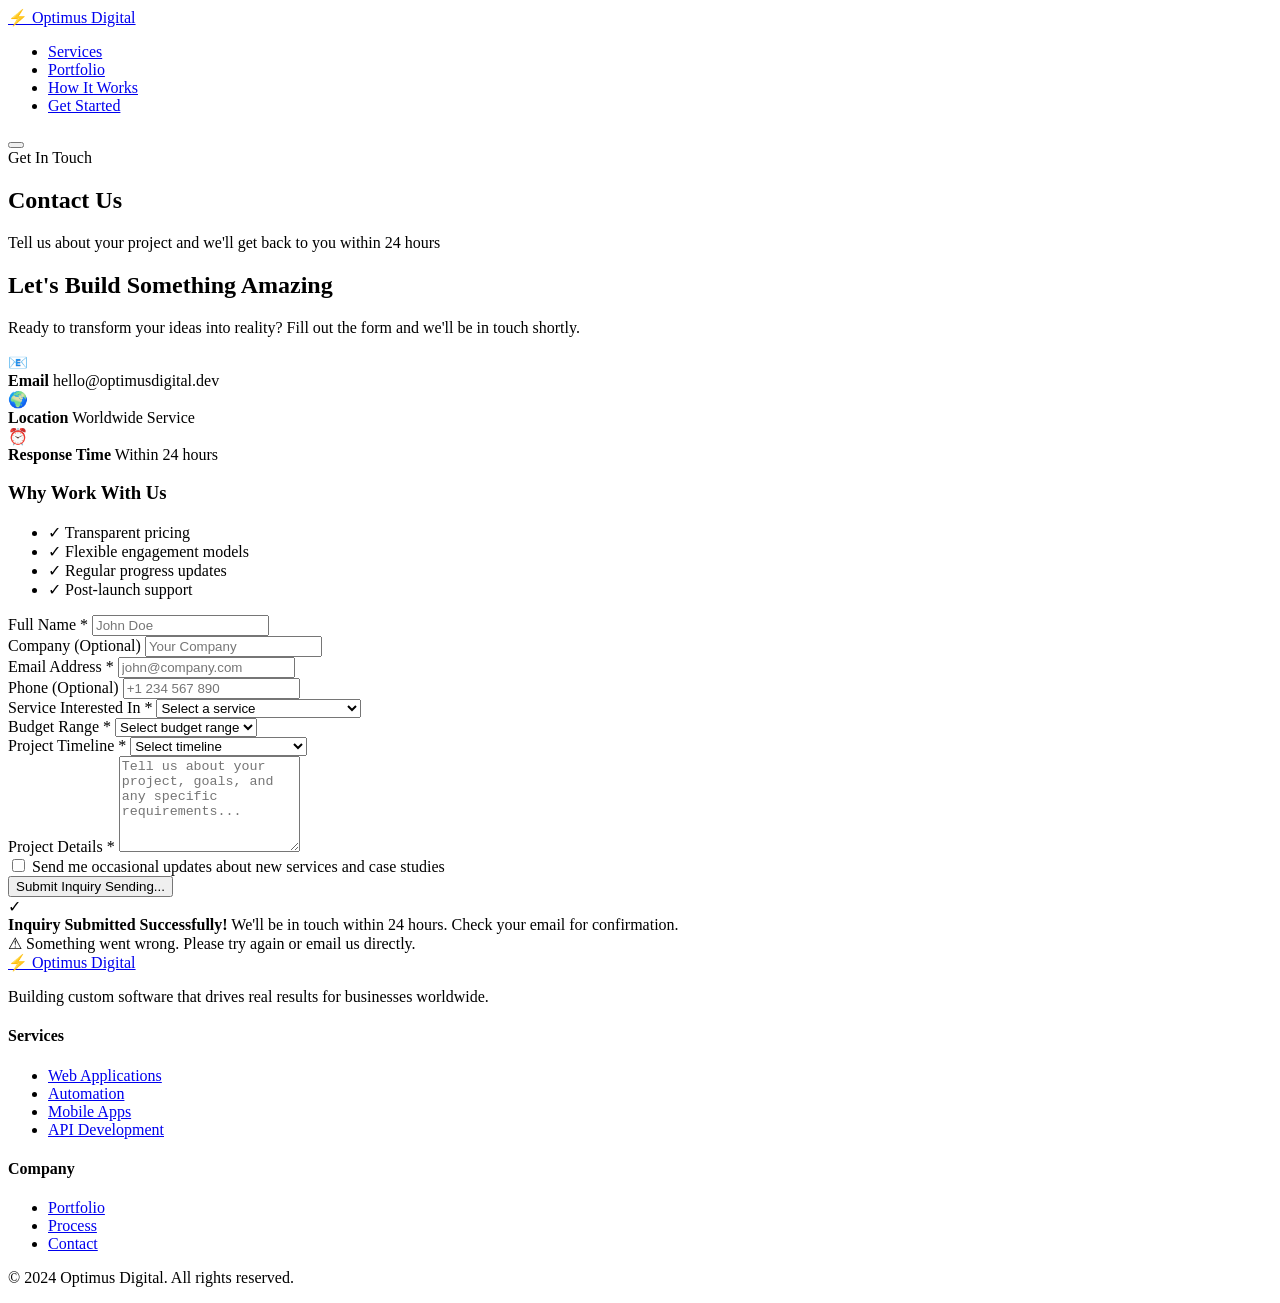
==== contact.html @ 1b61b58e "Add SEO optimization: meta tags, sitemap, robots.txt" ====
<!DOCTYPE html>
<html lang="en">
<head>
    <meta charset="UTF-8">
    <meta name="viewport" content="width=device-width, initial-scale=1.0">
    <title>Contact Optimus Digital - Get a Free Quote</title>
    <meta name="description" content="Contact Optimus Digital for custom software development. Get a free quote for web apps, mobile apps, automation, or dashboard projects. Reach out today!">
    <meta name="keywords" content="contact software developer, get quote web development, hire developer Nigeria, software development inquiry">
    <meta name="robots" content="index, follow">
    <link rel="canonical" href="https://engrdammie.github.io/agency/contact.html">
    <link rel="stylesheet" href="styles.css">
    <link rel="preconnect" href="https://fonts.googleapis.com">
    <link rel="preconnect" href="https://fonts.gstatic.com" crossorigin>
    <link href="https://fonts.googleapis.com/css2?family=Inter:wght@400;500;600;700;800&display=swap" rel="stylesheet">
</head>
<body>
    <!-- Navigation -->
    <nav class="navbar">
        <div class="container">
            <a href="index.html" class="logo">
                <span class="logo-icon">⚡</span>
                <span class="logo-text">Optimus Digital</span>
            </a>
            <ul class="nav-links">
                <li><a href="services.html">Services</a></li>
                <li><a href="portfolio.html">Portfolio</a></li>
                <li><a href="index.html#process">How It Works</a></li>
                <li><a href="contact.html" class="btn btn-primary">Get Started</a></li>
            </ul>
            <button class="mobile-menu-btn" aria-label="Toggle menu">
                <span></span>
                <span></span>
                <span></span>
            </button>
        </div>
    </nav>

    <!-- Page Header -->
    <section class="page-header">
        <div class="container">
            <span class="section-tag">Get In Touch</span>
            <h1 class="page-title">Contact Us</h1>
            <p class="page-subtitle">Tell us about your project and we'll get back to you within 24 hours</p>
        </div>
    </section>

    <!-- Contact Section -->
    <section class="contact-page">
        <div class="container">
            <div class="contact-wrapper">
                <div class="contact-info">
                    <h2>Let's Build Something Amazing</h2>
                    <p>Ready to transform your ideas into reality? Fill out the form and we'll be in touch shortly.</p>
                    <div class="contact-details">
                        <div class="contact-item">
                            <span class="contact-icon">📧</span>
                            <div>
                                <strong>Email</strong>
                                <span>hello@optimusdigital.dev</span>
                            </div>
                        </div>
                        <div class="contact-item">
                            <span class="contact-icon">🌍</span>
                            <div>
                                <strong>Location</strong>
                                <span>Worldwide Service</span>
                            </div>
                        </div>
                        <div class="contact-item">
                            <span class="contact-icon">⏰</span>
                            <div>
                                <strong>Response Time</strong>
                                <span>Within 24 hours</span>
                            </div>
                        </div>
                    </div>
                    <div class="contact-benefits">
                        <h3>Why Work With Us</h3>
                        <ul>
                            <li>✓ Transparent pricing</li>
                            <li>✓ Flexible engagement models</li>
                            <li>✓ Regular progress updates</li>
                            <li>✓ Post-launch support</li>
                        </ul>
                    </div>
                </div>
                <div class="contact-form-wrapper">
                    <form id="inquiryForm" class="inquiry-form">
                        <div class="form-row">
                            <div class="form-group">
                                <label for="name">Full Name *</label>
                                <input type="text" id="name" name="name" required placeholder="John Doe">
                            </div>
                            <div class="form-group">
                                <label for="company">Company (Optional)</label>
                                <input type="text" id="company" name="company" placeholder="Your Company">
                            </div>
                        </div>
                        
                        <div class="form-row">
                            <div class="form-group">
                                <label for="email">Email Address *</label>
                                <input type="email" id="email" name="email" required placeholder="john@company.com">
                            </div>
                            <div class="form-group">
                                <label for="phone">Phone (Optional)</label>
                                <input type="tel" id="phone" name="phone" placeholder="+1 234 567 890">
                            </div>
                        </div>

                        <div class="form-group">
                            <label for="service">Service Interested In *</label>
                            <select id="service" name="service" required>
                                <option value="">Select a service</option>
                                <option value="web">Web Application Development</option>
                                <option value="automation">Automation & Workflows</option>
                                <option value="mobile">Mobile App (iOS/Android)</option>
                                <option value="api">API Development & Integration</option>
                                <option value="dashboard">Dashboards & Analytics</option>
                                <option value="other">Other / Not Sure</option>
                            </select>
                        </div>

                        <div class="form-row">
                            <div class="form-group">
                                <label for="budget">Budget Range *</label>
                                <select id="budget" name="budget" required>
                                    <option value="">Select budget range</option>
                                    <option value="1k-3k">$1,000 - $3,000</option>
                                    <option value="3k-5k">$3,000 - $5,000</option>
                                    <option value="5k-10k">$5,000 - $10,000</option>
                                    <option value="10k-25k">$10,000 - $25,000</option>
                                    <option value="25k-50k">$25,000 - $50,000</option>
                                    <option value="50k+">$50,000+</option>
                                    <option value="not-sure">Not sure yet</option>
                                </select>
                            </div>
                            <div class="form-group">
                                <label for="timeline">Project Timeline *</label>
                                <select id="timeline" name="timeline" required>
                                    <option value="">Select timeline</option>
                                    <option value="asap">ASAP (Urgent)</option>
                                    <option value="1month">Within 1 month</option>
                                    <option value="1-3months">1-3 months</option>
                                    <option value="3-6months">3-6 months</option>
                                    <option value="6months+">6+ months</option>
                                    <option value="flexible">Flexible / Research phase</option>
                                </select>
                            </div>
                        </div>

                        <div class="form-group">
                            <label for="message">Project Details *</label>
                            <textarea id="message" name="message" rows="6" required placeholder="Tell us about your project, goals, and any specific requirements..."></textarea>
                        </div>

                        <div class="form-group checkbox-group">
                            <input type="checkbox" id="newsletter" name="newsletter">
                            <label for="newsletter">Send me occasional updates about new services and case studies</label>
                        </div>

                        <button type="submit" class="btn btn-primary btn-block">
                            <span class="btn-text">Submit Inquiry</span>
                            <span class="btn-loading">Sending...</span>
                        </button>
                        
                        <div class="form-success" id="formSuccess">
                            <span class="success-icon">✓</span>
                            <div class="success-text">
                                <strong>Inquiry Submitted Successfully!</strong>
                                <span>We'll be in touch within 24 hours. Check your email for confirmation.</span>
                            </div>
                        </div>
                        
                        <div class="form-error" id="formError">
                            <span class="error-icon">⚠</span>
                            <span>Something went wrong. Please try again or email us directly.</span>
                        </div>
                    </form>
                </div>
            </div>
        </div>
    </section>

    <!-- Footer -->
    <footer class="footer">
        <div class="container">
            <div class="footer-content">
                <div class="footer-brand">
                    <a href="index.html" class="logo">
                        <span class="logo-icon">⚡</span>
                        <span class="logo-text">Optimus Digital</span>
                    </a>
                    <p>Building custom software that drives real results for businesses worldwide.</p>
                </div>
                <div class="footer-links">
                    <div class="footer-column">
                        <h4>Services</h4>
                        <ul>
                            <li><a href="services.html">Web Applications</a></li>
                            <li><a href="services.html">Automation</a></li>
                            <li><a href="services.html">Mobile Apps</a></li>
                            <li><a href="services.html">API Development</a></li>
                        </ul>
                    </div>
                    <div class="footer-column">
                        <h4>Company</h4>
                        <ul>
                            <li><a href="portfolio.html">Portfolio</a></li>
                            <li><a href="index.html#process">Process</a></li>
                            <li><a href="contact.html">Contact</a></li>
                        </ul>
                    </div>
                </div>
            </div>
            <div class="footer-bottom">
                <p>&copy; 2024 Optimus Digital. All rights reserved.</p>
            </div>
        </div>
    </footer>

    <script src="script.js"></script>
    <script>
        // Handle URL params for pre-selected service
        document.addEventListener('DOMContentLoaded', function() {
            const params = new URLSearchParams(window.location.search);
            const service = params.get('service');
            if (service) {
                const select = document.getElementById('service');
                if (select) select.value = service;
            }
        });

        // Handle form submission
        document.getElementById('inquiryForm').addEventListener('submit', async function(e) {
            e.preventDefault();
            
            const btn = this.querySelector('button[type="submit"]');
            const btnText = btn.querySelector('.btn-text');
            const btnLoading = btn.querySelector('.btn-loading');
            const formSuccess = document.getElementById('formSuccess');
            const formError = document.getElementById('formError');
            
            // Show loading state
            btn.disabled = true;
            btnText.style.display = 'none';
            btnLoading.style.display = 'inline';
            formSuccess.style.display = 'none';
            formError.style.display = 'none';
            
            // Collect form data
            const formData = {
                name: document.getElementById('name').value,
                company: document.getElementById('company').value,
                email: document.getElementById('email').value,
                phone: document.getElementById('phone').value,
                service: document.getElementById('service').value,
                budget: document.getElementById('budget').value,
                timeline: document.getElementById('timeline').value,
                message: document.getElementById('message').value,
                newsletter: document.getElementById('newsletter').checked,
                submittedAt: new Date().toISOString()
            };
            
            try {
                // Save lead to JSON file via API endpoint
                const response = await fetch('/api/leads', {
                    method: 'POST',
                    headers: { 'Content-Type': 'application/json' },
                    body: JSON.stringify(formData)
                });
                
                if (response.ok || response.status === 201) {
                    formSuccess.style.display = 'flex';
                    this.reset();
                } else {
                    throw new Error('Failed to save lead');
                }
            } catch (error) {
                // For demo: store in localStorage as fallback
                console.log('API not available, storing locally');
                const leads = JSON.parse(localStorage.getItem('agency_leads') || '[]');
                leads.push(formData);
                localStorage.setItem('agency_leads', JSON.stringify(leads));
                formSuccess.style.display = 'flex';
                this.reset();
            } finally {
                btn.disabled = false;
                btnText.style.display = 'inline';
                btnLoading.style.display = 'none';
            }
        });
    </script>
</body>
</html>
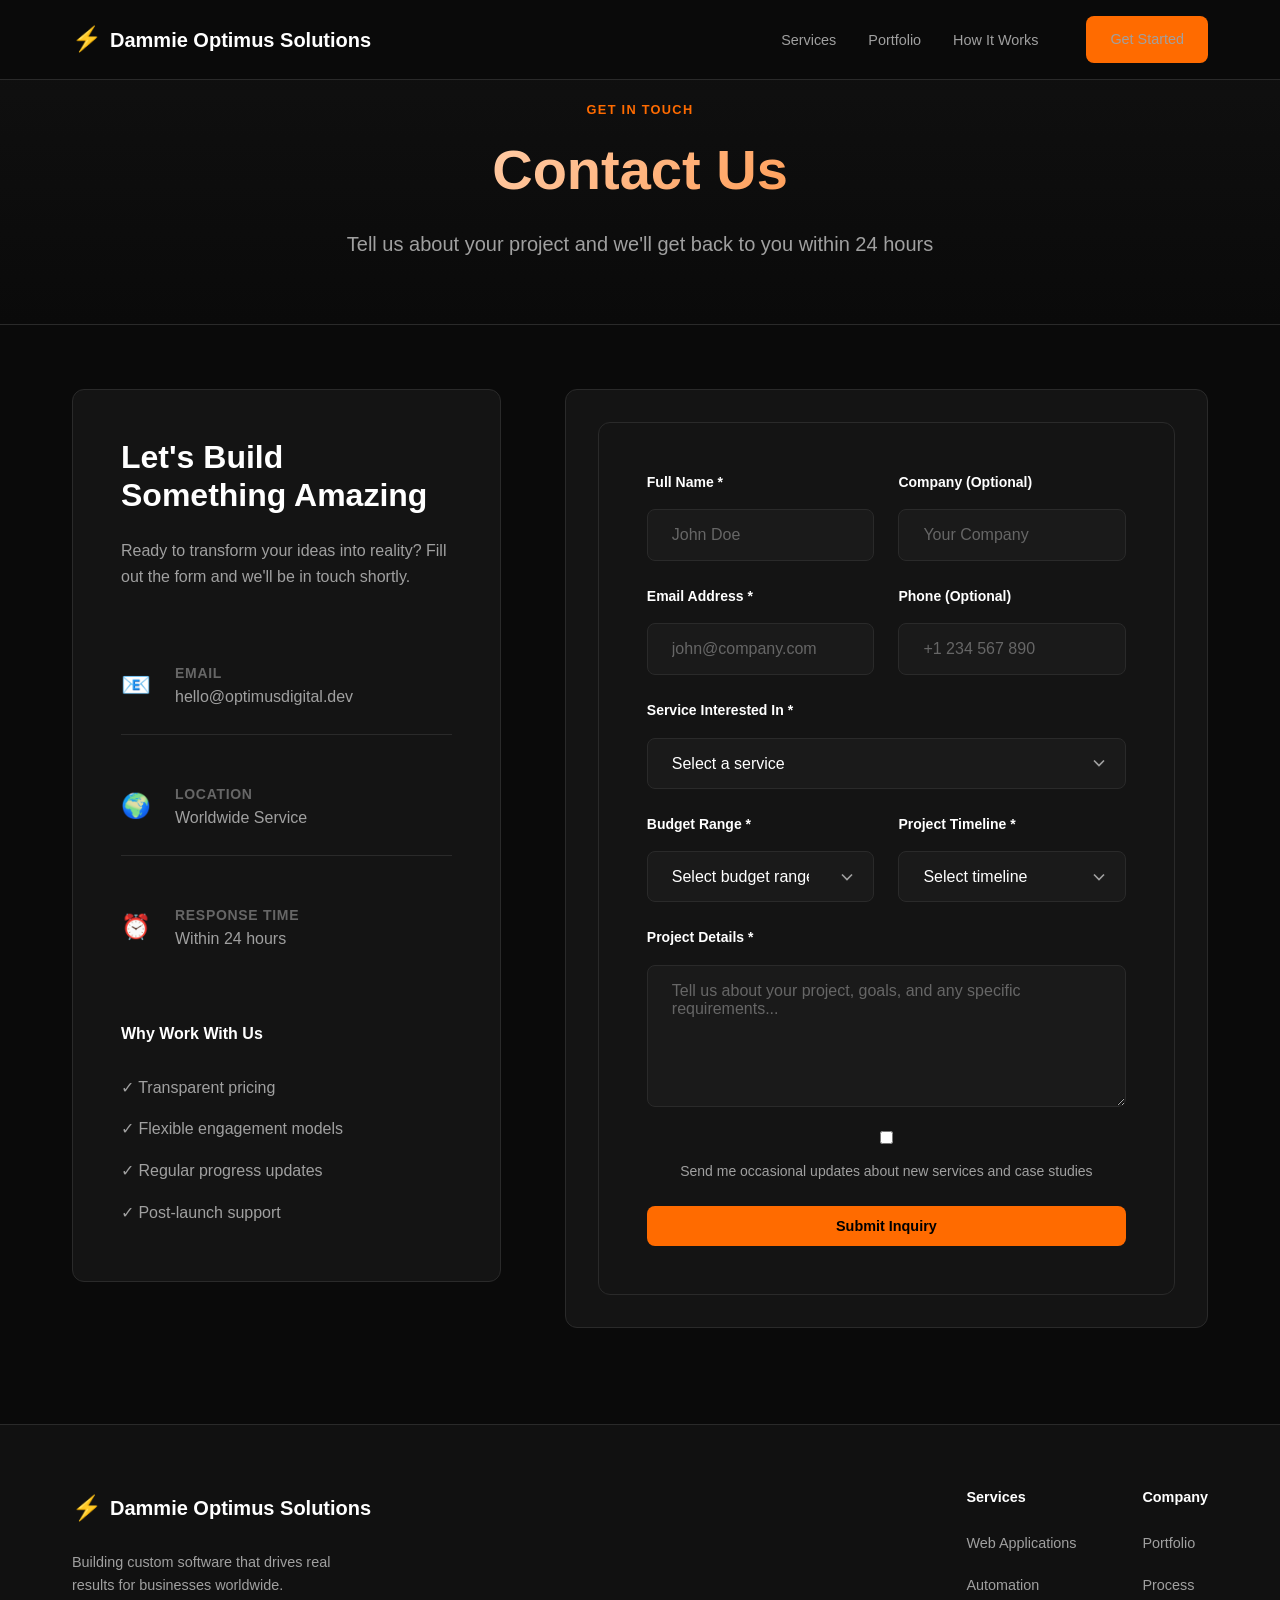
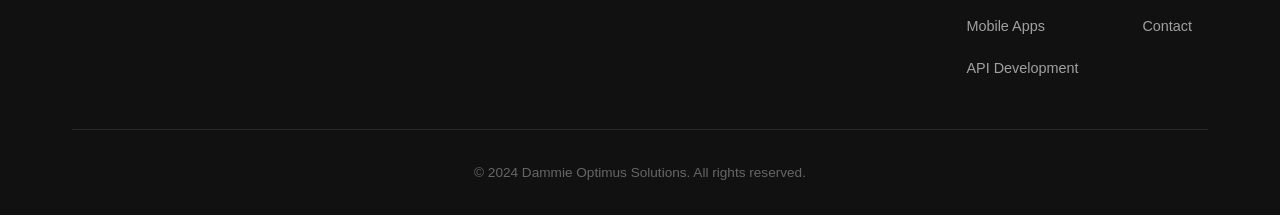
==== commit 2ff9fb72: "Rebrand to Dammie Optimus Solutions" ====
--- a/contact.html
+++ b/contact.html
@@ -3,8 +3,8 @@
 <head>
     <meta charset="UTF-8">
     <meta name="viewport" content="width=device-width, initial-scale=1.0">
-    <title>Contact Optimus Digital - Get a Free Quote</title>
-    <meta name="description" content="Contact Optimus Digital for custom software development. Get a free quote for web apps, mobile apps, automation, or dashboard projects. Reach out today!">
+    <title>Contact Dammie Optimus Solutions - Get a Free Quote</title>
+    <meta name="description" content="Contact Dammie Optimus Solutions for custom software development. Get a free quote for web apps, mobile apps, automation, or dashboard projects. Reach out today!">
     <meta name="keywords" content="contact software developer, get quote web development, hire developer Nigeria, software development inquiry">
     <meta name="robots" content="index, follow">
     <link rel="canonical" href="https://engrdammie.github.io/agency/contact.html">
@@ -19,7 +19,7 @@
         <div class="container">
             <a href="index.html" class="logo">
                 <span class="logo-icon">⚡</span>
-                <span class="logo-text">Optimus Digital</span>
+                <span class="logo-text">Dammie Optimus Solutions</span>
             </a>
             <ul class="nav-links">
                 <li><a href="services.html">Services</a></li>
@@ -189,7 +189,7 @@
                 <div class="footer-brand">
                     <a href="index.html" class="logo">
                         <span class="logo-icon">⚡</span>
-                        <span class="logo-text">Optimus Digital</span>
+                        <span class="logo-text">Dammie Optimus Solutions</span>
                     </a>
                     <p>Building custom software that drives real results for businesses worldwide.</p>
                 </div>
@@ -214,7 +214,7 @@
                 </div>
             </div>
             <div class="footer-bottom">
-                <p>&copy; 2024 Optimus Digital. All rights reserved.</p>
+                <p>&copy; 2024 Dammie Optimus Solutions. All rights reserved.</p>
             </div>
         </div>
     </footer>
--- a/styles.css
+++ b/styles.css
@@ -0,0 +1,1282 @@
+/* ========================================
+   Dammie Optimus Solutions - Design System
+   Dark Theme with Orange Accent (#FF6B00)
+   ======================================== */
+
+/* CSS Variables - Design Tokens */
+:root {
+    /* Colors */
+    --bg-primary: #0a0a0a;
+    --bg-secondary: #111111;
+    --bg-tertiary: #1a1a1a;
+    --bg-card: #141414;
+    --bg-card-hover: #1c1c1c;
+    
+    --text-primary: #ffffff;
+    --text-secondary: #a0a0a0;
+    --text-muted: #666666;
+    
+    --accent: #FF6B00;
+    --accent-hover: #ff8533;
+    --accent-subtle: rgba(255, 107, 0, 0.1);
+    --accent-border: rgba(255, 107, 0, 0.3);
+    
+    --border-color: #2a2a2a;
+    --border-light: #333333;
+    
+    --success: #10b981;
+    --error: #ef4444;
+    
+    /* Typography */
+    --font-primary: 'Inter', -apple-system, BlinkMacSystemFont, 'Segoe UI', sans-serif;
+    
+    /* Spacing */
+    --space-xs: 0.5rem;
+    --space-sm: 1rem;
+    --space-md: 1.5rem;
+    --space-lg: 2rem;
+    --space-xl: 3rem;
+    --space-2xl: 4rem;
+    --space-3xl: 6rem;
+    
+    /* Transitions */
+    --transition-fast: 150ms ease;
+    --transition-base: 250ms ease;
+    --transition-slow: 400ms ease;
+    
+    /* Border Radius */
+    --radius-sm: 4px;
+    --radius-md: 8px;
+    --radius-lg: 12px;
+    --radius-xl: 16px;
+    --radius-full: 9999px;
+}
+
+/* Reset & Base */
+*, *::before, *::after {
+    box-sizing: border-box;
+    margin: 0;
+    padding: 0;
+}
+
+html {
+    scroll-behavior: smooth;
+    font-size: 16px;
+}
+
+body {
+    font-family: var(--font-primary);
+    background-color: var(--bg-primary);
+    color: var(--text-primary);
+    line-height: 1.6;
+    -webkit-font-smoothing: antialiased;
+    -moz-osx-font-smoothing: grayscale;
+}
+
+a {
+    color: inherit;
+    text-decoration: none;
+}
+
+ul {
+    list-style: none;
+}
+
+img {
+    max-width: 100%;
+    height: auto;
+}
+
+/* Container */
+.container {
+    max-width: 1200px;
+    margin: 0 auto;
+    padding: 0 var(--space-lg);
+}
+
+/* Typography */
+h1, h2, h3, h4, h5, h6 {
+    font-weight: 700;
+    line-height: 1.2;
+}
+
+/* ========================================
+   Navigation
+   ======================================== */
+.navbar {
+    position: fixed;
+    top: 0;
+    left: 0;
+    right: 0;
+    z-index: 1000;
+    background: rgba(10, 10, 10, 0.9);
+    backdrop-filter: blur(20px);
+    border-bottom: 1px solid var(--border-color);
+    padding: var(--space-sm) 0;
+}
+
+.navbar .container {
+    display: flex;
+    align-items: center;
+    justify-content: space-between;
+}
+
+.logo {
+    display: flex;
+    align-items: center;
+    gap: var(--space-xs);
+    font-weight: 700;
+    font-size: 1.25rem;
+}
+
+.logo-icon {
+    color: var(--accent);
+    font-size: 1.5rem;
+}
+
+.nav-links {
+    display: flex;
+    align-items: center;
+    gap: var(--space-lg);
+}
+
+.nav-links a {
+    font-size: 0.9rem;
+    font-weight: 500;
+    color: var(--text-secondary);
+    transition: color var(--transition-fast);
+}
+
+.nav-links a:hover {
+    color: var(--text-primary);
+}
+
+.nav-links .btn {
+    margin-left: var(--space-sm);
+}
+
+.mobile-menu-btn {
+    display: none;
+    flex-direction: column;
+    gap: 5px;
+    background: none;
+    border: none;
+    cursor: pointer;
+    padding: var(--space-xs);
+}
+
+.mobile-menu-btn span {
+    width: 24px;
+    height: 2px;
+    background: var(--text-primary);
+    transition: var(--transition-fast);
+}
+
+/* ========================================
+   Buttons
+   ======================================== */
+.btn {
+    display: inline-flex;
+    align-items: center;
+    justify-content: center;
+    gap: var(--space-xs);
+    padding: 0.75rem 1.5rem;
+    font-size: 0.9rem;
+    font-weight: 600;
+    border-radius: var(--radius-md);
+    border: none;
+    cursor: pointer;
+    transition: all var(--transition-base);
+    text-decoration: none;
+}
+
+.btn-primary {
+    background: var(--accent);
+    color: #000;
+}
+
+.btn-primary:hover {
+    background: var(--accent-hover);
+    transform: translateY(-2px);
+    box-shadow: 0 8px 30px rgba(255, 107, 0, 0.3);
+}
+
+.btn-outline {
+    background: transparent;
+    color: var(--text-primary);
+    border: 1px solid var(--border-light);
+}
+
+.btn-outline:hover {
+    border-color: var(--accent);
+    color: var(--accent);
+}
+
+.btn-lg {
+    padding: 1rem 2rem;
+    font-size: 1rem;
+}
+
+.btn-block {
+    width: 100%;
+}
+
+.btn .btn-loading {
+    display: none;
+}
+
+.btn.loading .btn-text {
+    display: none;
+}
+
+.btn.loading .btn-loading {
+    display: inline;
+}
+
+/* ========================================
+   Hero Section
+   ======================================== */
+.hero {
+    position: relative;
+    min-height: 100vh;
+    display: flex;
+    align-items: center;
+    padding-top: 80px;
+    overflow: hidden;
+}
+
+.hero-bg {
+    position: absolute;
+    top: 0;
+    left: 0;
+    right: 0;
+    bottom: 0;
+    background: 
+        radial-gradient(ellipse 80% 50% at 50% -20%, rgba(255, 107, 0, 0.15), transparent),
+        radial-gradient(ellipse 60% 40% at 80% 60%, rgba(255, 107, 0, 0.08), transparent),
+        linear-gradient(180deg, var(--bg-primary) 0%, var(--bg-secondary) 100%);
+    z-index: -1;
+}
+
+.hero-content {
+    max-width: 800px;
+}
+
+.hero-title {
+    font-size: clamp(2.5rem, 5vw, 4rem);
+    font-weight: 800;
+    margin-bottom: var(--space-md);
+    letter-spacing: -0.02em;
+}
+
+.hero-title .accent {
+    color: var(--accent);
+}
+
+.hero-subtitle {
+    font-size: 1.125rem;
+    color: var(--text-secondary);
+    margin-bottom: var(--space-lg);
+    max-width: 600px;
+}
+
+.hero-cta {
+    display: flex;
+    gap: var(--space-sm);
+    margin-bottom: var(--space-2xl);
+    flex-wrap: wrap;
+}
+
+.hero-stats {
+    display: flex;
+    gap: var(--space-xl);
+    padding-top: var(--space-lg);
+    border-top: 1px solid var(--border-color);
+}
+
+.stat {
+    display: flex;
+    flex-direction: column;
+}
+
+.stat-number {
+    font-size: 2rem;
+    font-weight: 800;
+    color: var(--accent);
+}
+
+.stat-label {
+    font-size: 0.85rem;
+    color: var(--text-muted);
+}
+
+/* ========================================
+   Sections Common
+   ======================================== */
+section {
+    padding: var(--space-3xl) 0;
+}
+
+.section-header {
+    text-align: center;
+    margin-bottom: var(--space-2xl);
+}
+
+.section-tag {
+    display: inline-block;
+    font-size: 0.8rem;
+    font-weight: 600;
+    text-transform: uppercase;
+    letter-spacing: 0.1em;
+    color: var(--accent);
+    margin-bottom: var(--space-sm);
+}
+
+.section-title {
+    font-size: clamp(2rem, 4vw, 3rem);
+    margin-bottom: var(--space-sm);
+}
+
+.section-subtitle {
+    font-size: 1.1rem;
+    color: var(--text-secondary);
+    max-width: 600px;
+    margin: 0 auto;
+}
+
+/* ========================================
+   Services Section
+   ======================================== */
+.services {
+    background: var(--bg-secondary);
+}
+
+.services-grid {
+    display: grid;
+    grid-template-columns: repeat(auto-fit, minmax(280px, 1fr));
+    gap: var(--space-md);
+}
+
+.service-card {
+    background: var(--bg-card);
+    border: 1px solid var(--border-color);
+    border-radius: var(--radius-lg);
+    padding: var(--space-lg);
+    transition: all var(--transition-base);
+}
+
+.service-card:hover {
+    background: var(--bg-card-hover);
+    border-color: var(--accent-border);
+    transform: translateY(-4px);
+}
+
+.service-icon {
+    font-size: 2.5rem;
+    margin-bottom: var(--space-md);
+}
+
+.service-card h3 {
+    font-size: 1.25rem;
+    margin-bottom: var(--space-sm);
+}
+
+.service-card p {
+    color: var(--text-secondary);
+    font-size: 0.95rem;
+}
+
+/* ========================================
+   Portfolio Section
+   ======================================== */
+.portfolio {
+    background: var(--bg-primary);
+}
+
+.portfolio-grid {
+    display: grid;
+    grid-template-columns: repeat(auto-fit, minmax(350px, 1fr));
+    gap: var(--space-lg);
+}
+
+.portfolio-card {
+    background: var(--bg-card);
+    border: 1px solid var(--border-color);
+    border-radius: var(--radius-lg);
+    overflow: hidden;
+    transition: all var(--transition-base);
+}
+
+.portfolio-card:hover {
+    border-color: var(--accent-border);
+    transform: translateY(-4px);
+    box-shadow: 0 20px 60px rgba(0, 0, 0, 0.4);
+}
+
+.portfolio-image {
+    aspect-ratio: 16/10;
+    background: var(--bg-tertiary);
+    display: flex;
+    align-items: center;
+    justify-content: center;
+}
+
+.portfolio-placeholder {
+    display: flex;
+    flex-direction: column;
+    align-items: center;
+    gap: var(--space-sm);
+    color: var(--text-muted);
+}
+
+.portfolio-placeholder.tgr {
+    background: linear-gradient(135deg, #1a1a2e 0%, #16213e 100%);
+}
+
+.placeholder-icon {
+    font-size: 3rem;
+}
+
+.placeholder-text {
+    font-size: 1rem;
+    font-weight: 500;
+}
+
+.portfolio-content {
+    padding: var(--space-lg);
+}
+
+.portfolio-content h3 {
+    font-size: 1.25rem;
+    margin-bottom: var(--space-sm);
+}
+
+.portfolio-content p {
+    color: var(--text-secondary);
+    font-size: 0.9rem;
+    margin-bottom: var(--space-md);
+}
+
+.portfolio-tags {
+    display: flex;
+    gap: var(--space-xs);
+    flex-wrap: wrap;
+}
+
+.tag {
+    font-size: 0.75rem;
+    font-weight: 500;
+    padding: 0.25rem 0.75rem;
+    background: var(--accent-subtle);
+    color: var(--accent);
+    border-radius: var(--radius-full);
+}
+
+/* ========================================
+   Process Section
+   ======================================== */
+.process {
+    background: var(--bg-secondary);
+}
+
+.process-steps {
+    display: flex;
+    align-items: flex-start;
+    justify-content: center;
+    gap: var(--space-md);
+    flex-wrap: wrap;
+}
+
+.process-step {
+    flex: 1;
+    min-width: 200px;
+    max-width: 260px;
+    text-align: center;
+    position: relative;
+}
+
+.step-number {
+    position: absolute;
+    top: -10px;
+    right: 20px;
+    font-size: 4rem;
+    font-weight: 800;
+    color: var(--accent);
+    opacity: 0.1;
+}
+
+.step-icon {
+    font-size: 3rem;
+    margin-bottom: var(--space-md);
+}
+
+.process-step h3 {
+    font-size: 1.25rem;
+    margin-bottom: var(--space-sm);
+}
+
+.process-step p {
+    color: var(--text-secondary);
+    font-size: 0.9rem;
+}
+
+.process-connector {
+    width: 60px;
+    height: 2px;
+    background: var(--border-color);
+    margin-top: 60px;
+    flex-shrink: 0;
+}
+
+/* ========================================
+   Contact Section
+   ======================================== */
+.contact {
+    background: var(--bg-primary);
+}
+
+.contact-wrapper {
+    display: grid;
+    grid-template-columns: 1fr 1fr;
+    gap: var(--space-2xl);
+    align-items: start;
+}
+
+.contact-info .section-title {
+    text-align: left;
+}
+
+.contact-info > p {
+    color: var(--text-secondary);
+    margin-bottom: var(--space-lg);
+}
+
+.contact-details {
+    display: flex;
+    flex-direction: column;
+    gap: var(--space-md);
+}
+
+.contact-item {
+    display: flex;
+    align-items: center;
+    gap: var(--space-sm);
+    color: var(--text-secondary);
+}
+
+.contact-icon {
+    font-size: 1.25rem;
+}
+
+.contact-form-wrapper {
+    background: var(--bg-card);
+    border: 1px solid var(--border-color);
+    border-radius: var(--radius-lg);
+    padding: var(--space-lg);
+}
+
+.contact-form {
+    display: flex;
+    flex-direction: column;
+    gap: var(--space-md);
+}
+
+.form-group {
+    display: flex;
+    flex-direction: column;
+    gap: var(--space-xs);
+}
+
+.form-group label {
+    font-size: 0.9rem;
+    font-weight: 500;
+    color: var(--text-secondary);
+}
+
+.form-group input,
+.form-group select,
+.form-group textarea {
+    padding: 0.875rem 1rem;
+    font-size: 1rem;
+    font-family: inherit;
+    background: var(--bg-tertiary);
+    border: 1px solid var(--border-color);
+    border-radius: var(--radius-md);
+    color: var(--text-primary);
+    transition: border-color var(--transition-fast);
+}
+
+.form-group input:focus,
+.form-group select:focus,
+.form-group textarea:focus {
+    outline: none;
+    border-color: var(--accent);
+}
+
+.form-group input::placeholder,
+.form-group textarea::placeholder {
+    color: var(--text-muted);
+}
+
+.form-group select {
+    cursor: pointer;
+    appearance: none;
+    background-image: url("data:image/svg+xml,%3Csvg xmlns='http://www.w3.org/2000/svg' width='24' height='24' viewBox='0 0 24 24' fill='none' stroke='%23666666' stroke-width='2' stroke-linecap='round' stroke-linejoin='round'%3E%3Cpolyline points='6 9 12 15 18 9'%3E%3C/polyline%3E%3C/svg%3E");
+    background-repeat: no-repeat;
+    background-position: right 1rem center;
+    background-size: 1rem;
+}
+
+.form-group select option {
+    background: var(--bg-tertiary);
+    color: var(--text-primary);
+}
+
+.form-success {
+    display: none;
+    align-items: center;
+    gap: var(--space-sm);
+    padding: var(--space-md);
+    background: rgba(16, 185, 129, 0.1);
+    border: 1px solid var(--success);
+    border-radius: var(--radius-md);
+    color: var(--success);
+    font-weight: 500;
+}
+
+.form-success.show {
+    display: flex;
+}
+
+.success-icon {
+    font-size: 1.25rem;
+}
+
+/* ========================================
+   Footer
+   ======================================== */
+.footer {
+    background: var(--bg-secondary);
+    border-top: 1px solid var(--border-color);
+    padding: var(--space-2xl) 0 var(--space-lg);
+}
+
+.footer-content {
+    display: flex;
+    justify-content: space-between;
+    gap: var(--space-2xl);
+    margin-bottom: var(--space-xl);
+    flex-wrap: wrap;
+}
+
+.footer-brand {
+    max-width: 300px;
+}
+
+.footer-brand .logo {
+    margin-bottom: var(--space-md);
+}
+
+.footer-brand p {
+    color: var(--text-secondary);
+    font-size: 0.9rem;
+}
+
+.footer-links {
+    display: flex;
+    gap: var(--space-2xl);
+}
+
+.footer-column h4 {
+    font-size: 0.9rem;
+    font-weight: 600;
+    margin-bottom: var(--space-md);
+    color: var(--text-primary);
+}
+
+.footer-column ul {
+    display: flex;
+    flex-direction: column;
+    gap: var(--space-sm);
+}
+
+.footer-column a {
+    color: var(--text-secondary);
+    font-size: 0.9rem;
+    transition: color var(--transition-fast);
+}
+
+.footer-column a:hover {
+    color: var(--accent);
+}
+
+.footer-bottom {
+    padding-top: var(--space-lg);
+    border-top: 1px solid var(--border-color);
+    text-align: center;
+}
+
+.footer-bottom p {
+    color: var(--text-muted);
+    font-size: 0.85rem;
+}
+
+/* ========================================
+   Responsive Design
+   ======================================== */
+@media (max-width: 968px) {
+    .contact-wrapper {
+        grid-template-columns: 1fr;
+    }
+    
+    .process-steps {
+        flex-direction: column;
+        align-items: center;
+    }
+    
+    .process-connector {
+        width: 2px;
+        height: 40px;
+        margin: 0;
+    }
+}
+
+@media (max-width: 768px) {
+    .nav-links {
+        display: none;
+    }
+    
+    .mobile-menu-btn {
+        display: flex;
+    }
+    
+    .hero-stats {
+        flex-direction: column;
+        gap: var(--space-md);
+    }
+    
+    .hero-cta {
+        flex-direction: column;
+    }
+    
+    .hero-cta .btn {
+        width: 100%;
+    }
+    
+    .portfolio-grid {
+        grid-template-columns: 1fr;
+    }
+    
+    .footer-content {
+        flex-direction: column;
+    }
+    
+    .footer-links {
+        flex-direction: column;
+        gap: var(--space-lg);
+    }
+}
+
+@media (max-width: 480px) {
+    section {
+        padding: var(--space-2xl) 0;
+    }
+    
+    .container {
+        padding: 0 var(--space-md);
+    }
+    
+    .service-card,
+    .portfolio-card {
+        padding: var(--space-md);
+    }
+}
+
+/* ========================================
+   Page Header (Services, Portfolio, Contact)
+   ======================================== */
+.page-header {
+    padding: var(--space-3xl) 0 var(--space-2xl);
+    text-align: center;
+    background: linear-gradient(180deg, var(--bg-secondary) 0%, var(--bg-primary) 100%);
+    border-bottom: 1px solid var(--border-color);
+}
+
+.page-title {
+    font-size: 3.5rem;
+    font-weight: 800;
+    margin-bottom: var(--space-md);
+    background: linear-gradient(135deg, var(--text-primary) 0%, var(--accent) 100%);
+    -webkit-background-clip: text;
+    -webkit-text-fill-color: transparent;
+    background-clip: text;
+}
+
+.page-subtitle {
+    font-size: 1.25rem;
+    color: var(--text-secondary);
+    max-width: 600px;
+    margin: 0 auto;
+}
+
+/* ========================================
+   Service Detail Cards
+   ======================================== */
+.services-detail {
+    padding: var(--space-2xl) 0 var(--space-3xl);
+}
+
+.service-detail-card {
+    display: grid;
+    grid-template-columns: 120px 1fr;
+    gap: var(--space-xl);
+    padding: var(--space-xl);
+    background: var(--bg-card);
+    border: 1px solid var(--border-color);
+    border-radius: var(--radius-lg);
+    margin-bottom: var(--space-xl);
+    transition: var(--transition-base);
+}
+
+.service-detail-card:hover {
+    border-color: var(--accent-border);
+    transform: translateY(-2px);
+}
+
+.service-detail-icon {
+    width: 120px;
+    height: 120px;
+    display: flex;
+    align-items: center;
+    justify-content: center;
+    font-size: 3rem;
+    background: var(--accent-subtle);
+    border-radius: var(--radius-lg);
+}
+
+.service-detail-content h2 {
+    font-size: 2rem;
+    margin-bottom: var(--space-xs);
+}
+
+.service-tagline {
+    color: var(--accent);
+    font-weight: 600;
+    margin-bottom: var(--space-md);
+}
+
+.service-description {
+    color: var(--text-secondary);
+    margin-bottom: var(--space-lg);
+    line-height: 1.7;
+}
+
+.service-features h3 {
+    font-size: 1rem;
+    color: var(--text-primary);
+    margin-bottom: var(--space-sm);
+    text-transform: uppercase;
+    letter-spacing: 0.05em;
+}
+
+.service-features ul {
+    display: grid;
+    grid-template-columns: repeat(2, 1fr);
+    gap: var(--space-sm);
+    margin-bottom: var(--space-lg);
+}
+
+.service-features li {
+    color: var(--text-secondary);
+    padding-left: var(--space-md);
+    position: relative;
+}
+
+.service-features li::before {
+    content: "→";
+    position: absolute;
+    left: 0;
+    color: var(--accent);
+}
+
+.service-meta {
+    display: flex;
+    gap: var(--space-xl);
+    margin-bottom: var(--space-lg);
+    padding: var(--space-md);
+    background: var(--bg-tertiary);
+    border-radius: var(--radius-md);
+}
+
+.meta-item {
+    display: flex;
+    flex-direction: column;
+}
+
+.meta-label {
+    font-size: 0.875rem;
+    color: var(--text-muted);
+    text-transform: uppercase;
+    letter-spacing: 0.05em;
+}
+
+.meta-value {
+    font-size: 1.25rem;
+    font-weight: 700;
+    color: var(--accent);
+}
+
+/* ========================================
+   Portfolio Grid
+   ======================================== */
+.portfolio-section {
+    padding: var(--space-2xl) 0 var(--space-3xl);
+}
+
+.portfolio-grid {
+    display: grid;
+    grid-template-columns: repeat(auto-fill, minmax(500px, 1fr));
+    gap: var(--space-xl);
+}
+
+.portfolio-card {
+    background: var(--bg-card);
+    border: 1px solid var(--border-color);
+    border-radius: var(--radius-lg);
+    overflow: hidden;
+    transition: var(--transition-base);
+}
+
+.portfolio-card:hover {
+    border-color: var(--accent-border);
+    transform: translateY(-4px);
+}
+
+.portfolio-image {
+    height: 200px;
+    background: var(--bg-tertiary);
+    display: flex;
+    align-items: center;
+    justify-content: center;
+}
+
+.portfolio-placeholder {
+    display: flex;
+    flex-direction: column;
+    align-items: center;
+    gap: var(--space-sm);
+    color: var(--text-muted);
+}
+
+.placeholder-icon {
+    font-size: 3rem;
+}
+
+.portfolio-content {
+    padding: var(--space-lg);
+}
+
+.portfolio-tags {
+    display: flex;
+    gap: var(--space-sm);
+    margin-bottom: var(--space-md);
+}
+
+.portfolio-tag {
+    padding: var(--space-xs) var(--space-sm);
+    background: var(--accent-subtle);
+    color: var(--accent);
+    font-size: 0.75rem;
+    font-weight: 600;
+    border-radius: var(--radius-full);
+    text-transform: uppercase;
+    letter-spacing: 0.05em;
+}
+
+.portfolio-card h3 {
+    font-size: 1.5rem;
+    margin-bottom: var(--space-sm);
+}
+
+.portfolio-description {
+    color: var(--text-secondary);
+    margin-bottom: var(--space-md);
+    line-height: 1.6;
+}
+
+.portfolio-features {
+    margin-bottom: var(--space-lg);
+}
+
+.portfolio-features li {
+    color: var(--text-muted);
+    padding: var(--space-xs) 0;
+    padding-left: var(--space-md);
+    position: relative;
+}
+
+.portfolio-features li::before {
+    content: "✓";
+    position: absolute;
+    left: 0;
+    color: var(--success);
+    font-size: 0.75rem;
+}
+
+.portfolio-meta {
+    display: flex;
+    gap: var(--space-lg);
+    padding-top: var(--space-md);
+    border-top: 1px solid var(--border-color);
+}
+
+/* ========================================
+   Contact Page
+   ======================================== */
+.contact-page {
+    padding: var(--space-2xl) 0 var(--space-3xl);
+}
+
+.contact-page .contact-wrapper {
+    display: grid;
+    grid-template-columns: 1fr 1.5fr;
+    gap: var(--space-2xl);
+    align-items: start;
+}
+
+.contact-page .contact-info {
+    padding: var(--space-xl);
+    background: var(--bg-card);
+    border: 1px solid var(--border-color);
+    border-radius: var(--radius-lg);
+}
+
+.contact-page .contact-info h2 {
+    font-size: 2rem;
+    margin-bottom: var(--space-md);
+}
+
+.contact-page .contact-info > p {
+    color: var(--text-secondary);
+    margin-bottom: var(--space-xl);
+}
+
+.contact-page .contact-details {
+    margin-bottom: var(--space-xl);
+}
+
+.contact-page .contact-item {
+    display: flex;
+    align-items: center;
+    gap: var(--space-md);
+    padding: var(--space-md) 0;
+    border-bottom: 1px solid var(--border-color);
+}
+
+.contact-page .contact-item:last-child {
+    border-bottom: none;
+}
+
+.contact-page .contact-icon {
+    font-size: 1.5rem;
+}
+
+.contact-page .contact-item strong {
+    display: block;
+    font-size: 0.875rem;
+    color: var(--text-muted);
+    text-transform: uppercase;
+    letter-spacing: 0.05em;
+}
+
+.contact-benefits h3 {
+    font-size: 1rem;
+    margin-bottom: var(--space-md);
+}
+
+.contact-benefits ul li {
+    padding: var(--space-xs) 0;
+    color: var(--text-secondary);
+}
+
+/* Inquiry Form */
+.inquiry-form {
+    padding: var(--space-xl);
+    background: var(--bg-card);
+    border: 1px solid var(--border-color);
+    border-radius: var(--radius-lg);
+}
+
+.form-row {
+    display: grid;
+    grid-template-columns: 1fr 1fr;
+    gap: var(--space-md);
+}
+
+.inquiry-form .form-group {
+    margin-bottom: var(--space-md);
+}
+
+.inquiry-form label {
+    display: block;
+    font-size: 0.875rem;
+    font-weight: 600;
+    color: var(--text-primary);
+    margin-bottom: var(--space-xs);
+}
+
+.inquiry-form input,
+.inquiry-form select,
+.inquiry-form textarea {
+    width: 100%;
+    padding: var(--space-sm) var(--space-md);
+    background: var(--bg-tertiary);
+    border: 1px solid var(--border-color);
+    border-radius: var(--radius-md);
+    color: var(--text-primary);
+    font-family: var(--font-primary);
+    font-size: 1rem;
+    transition: var(--transition-fast);
+}
+
+.inquiry-form input:focus,
+.inquiry-form select:focus,
+.inquiry-form textarea:focus {
+    outline: none;
+    border-color: var(--accent);
+    box-shadow: 0 0 0 3px var(--accent-subtle);
+}
+
+.inquiry-form textarea {
+    resize: vertical;
+    min-height: 120px;
+}
+
+.inquiry-form select {
+    cursor: pointer;
+    appearance: none;
+    background-image: url("data:image/svg+xml,%3Csvg xmlns='http://www.w3.org/2000/svg' width='24' height='24' viewBox='0 0 24 24' fill='none' stroke='%23a0a0a0' stroke-width='2'%3E%3Cpolyline points='6,9 12,15 18,9'%3E%3C/polyline%3E%3C/svg%3E");
+    background-repeat: no-repeat;
+    background-position: right var(--space-sm) center;
+    background-size: 1.25rem;
+    padding-right: var(--space-2xl);
+}
+
+.checkbox-group {
+    display: flex;
+    align-items: center;
+    gap: var(--space-sm);
+}
+
+.checkbox-group input[type="checkbox"] {
+    width: auto;
+    accent-color: var(--accent);
+}
+
+.checkbox-group label {
+    margin-bottom: 0;
+    font-weight: 400;
+    color: var(--text-secondary);
+    cursor: pointer;
+}
+
+/* Form States */
+.form-success,
+.form-error {
+    display: none;
+    align-items: center;
+    gap: var(--space-md);
+    padding: var(--space-md);
+    border-radius: var(--radius-md);
+    margin-top: var(--space-md);
+}
+
+.form-success {
+    background: rgba(16, 185, 129, 0.1);
+    border: 1px solid var(--success);
+    color: var(--success);
+}
+
+.form-error {
+    background: rgba(239, 68, 68, 0.1);
+    border: 1px solid var(--error);
+    color: var(--error);
+}
+
+.success-icon,
+.error-icon {
+    font-size: 1.5rem;
+}
+
+.success-text {
+    display: flex;
+    flex-direction: column;
+}
+
+.success-text strong {
+    display: block;
+    margin-bottom: var(--space-xs);
+}
+
+/* ========================================
+   CTA Section
+   ======================================== */
+.cta-section {
+    padding: var(--space-3xl) 0;
+    background: linear-gradient(180deg, var(--bg-primary) 0%, var(--bg-secondary) 100%);
+    border-top: 1px solid var(--border-color);
+    text-align: center;
+}
+
+.cta-content h2 {
+    font-size: 2.5rem;
+    margin-bottom: var(--space-md);
+}
+
+.cta-content p {
+    color: var(--text-secondary);
+    margin-bottom: var(--space-xl);
+    font-size: 1.125rem;
+}
+
+/* ========================================
+   Responsive
+   ======================================== */
+@media (max-width: 1024px) {
+    .portfolio-grid {
+        grid-template-columns: 1fr;
+    }
+    
+    .contact-page .contact-wrapper {
+        grid-template-columns: 1fr;
+    }
+}
+
+@media (max-width: 768px) {
+    .page-title {
+        font-size: 2.5rem;
+    }
+    
+    .service-detail-card {
+        grid-template-columns: 1fr;
+    }
+    
+    .service-detail-icon {
+        width: 80px;
+        height: 80px;
+        font-size: 2rem;
+    }
+    
+    .service-features ul {
+        grid-template-columns: 1fr;
+    }
+    
+    .service-meta {
+        flex-direction: column;
+        gap: var(--space-md);
+    }
+    
+    .form-row {
+        grid-template-columns: 1fr;
+    }
+}
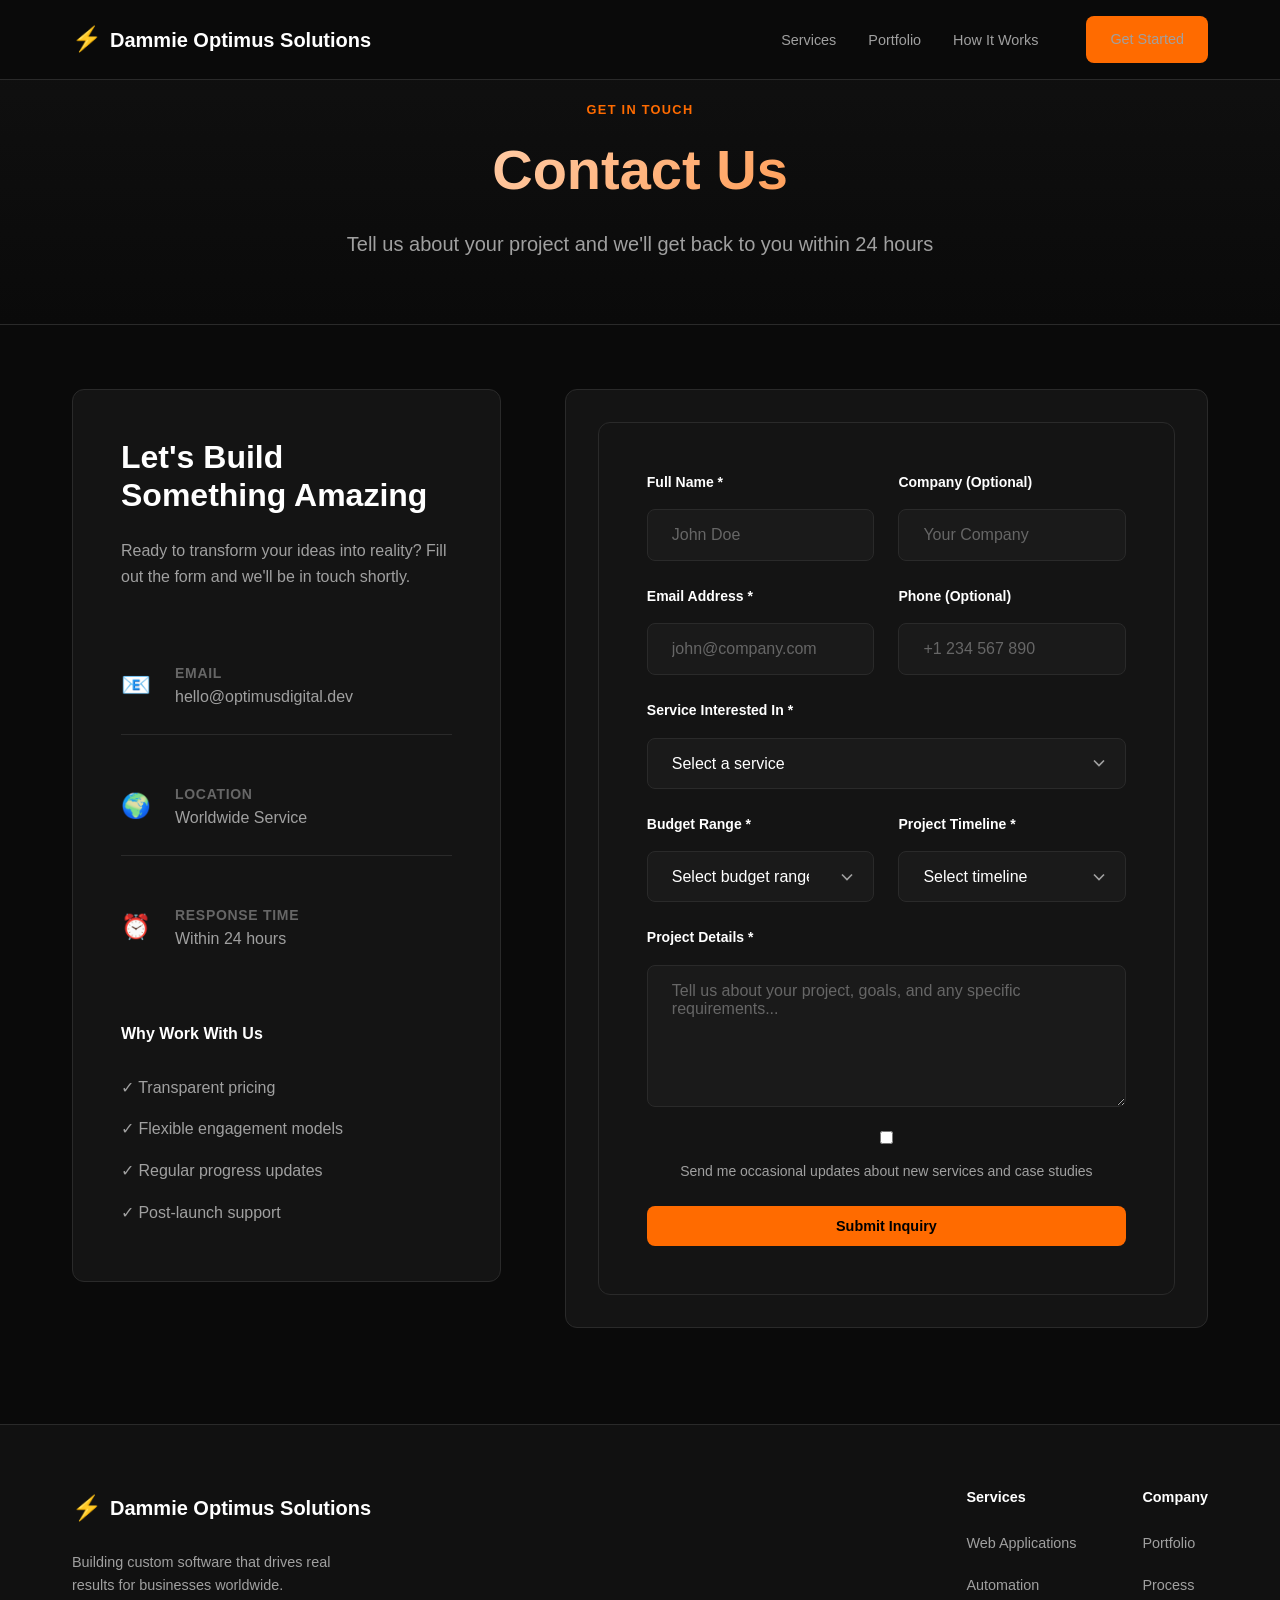
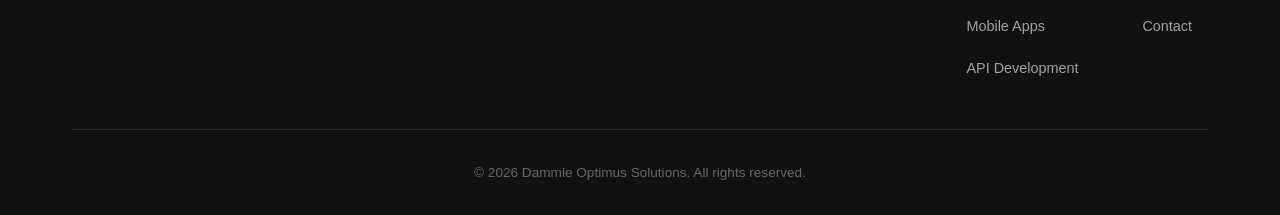
==== commit c4a6a9ec: "Auto-update year in footer" ====
--- a/contact.html
+++ b/contact.html
@@ -214,7 +214,7 @@
                 </div>
             </div>
             <div class="footer-bottom">
-                <p>&copy; 2024 Dammie Optimus Solutions. All rights reserved.</p>
+                <p>&copy; <span id="year"></span> Dammie Optimus Solutions. All rights reserved.</p>
             </div>
         </div>
     </footer>
